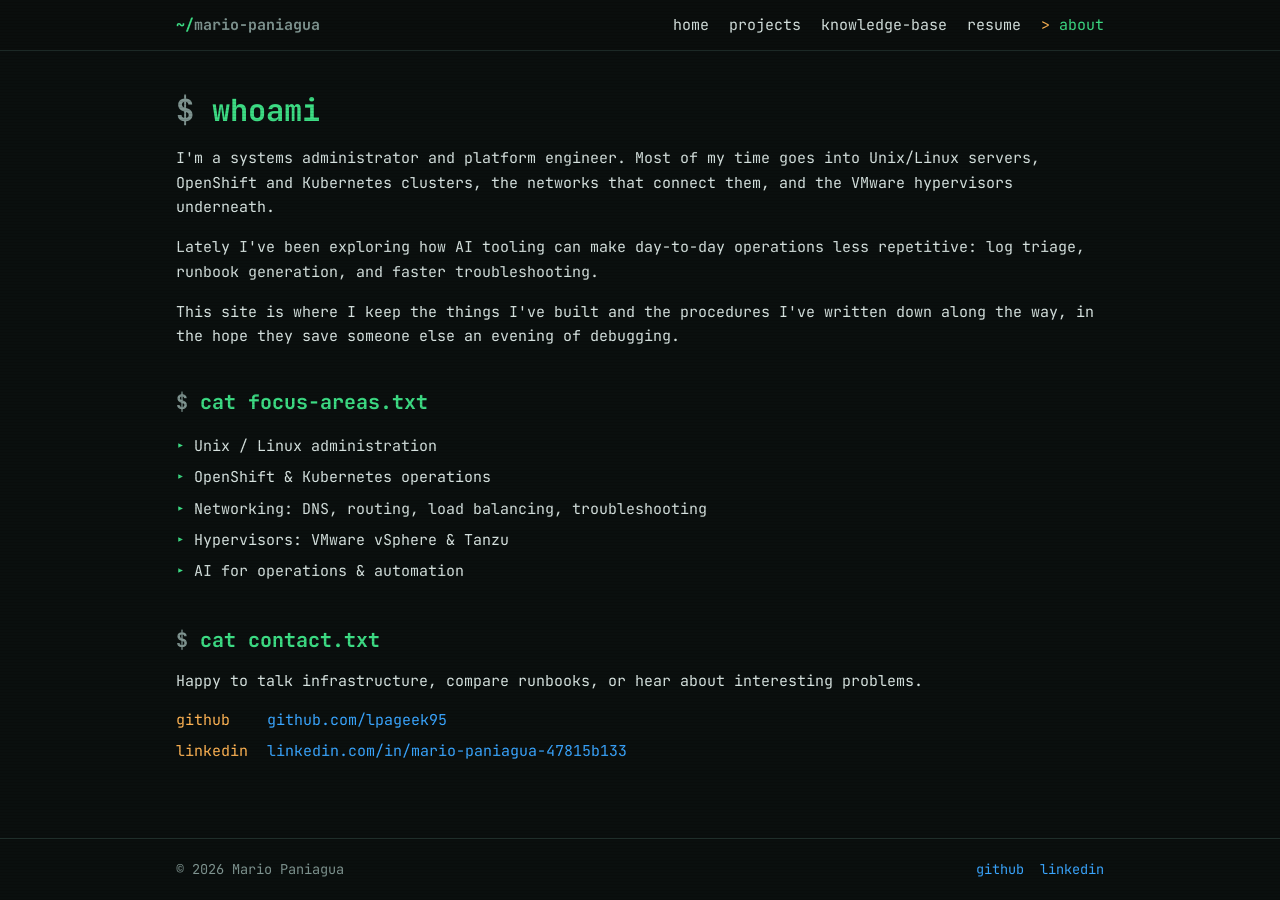
==== about.html @ 6557bf2a "Add personal website: home, projects, knowledge base, resume, about Static terminal-themed site (pla" ====
<!doctype html>
<html lang="en">
<head>
  <meta charset="utf-8">
  <meta name="viewport" content="width=device-width, initial-scale=1">
  <title>About — Mario Paniagua</title>
  <meta name="description" content="About me: background, focus areas, and how to get in touch.">
  <link rel="preconnect" href="https://fonts.googleapis.com">
  <link rel="preconnect" href="https://fonts.gstatic.com" crossorigin>
  <link rel="stylesheet" href="https://fonts.googleapis.com/css2?family=JetBrains+Mono:wght@400;700&display=swap">
  <link rel="stylesheet" href="css/style.css">
</head>
<body>
  <header class="site-header">
    <div class="container">
      <a class="logo" href="index.html">~/<span>mario-paniagua</span></a>
      <nav class="site-nav" aria-label="Main">
        <ul>
          <li><a href="index.html">home</a></li>
          <li><a href="projects.html">projects</a></li>
          <li><a href="knowledge-base.html">knowledge-base</a></li>
          <li><a href="resume.html">resume</a></li>
          <li><a href="about.html" aria-current="page">about</a></li>
        </ul>
      </nav>
    </div>
  </header>

  <main>
    <div class="container">
      <h1 class="prompt">whoami</h1>

      <!-- TODO: real bio -->
      <section aria-label="Bio">
        <p>
          I'm a systems administrator and platform engineer. Most of my time goes into
          Unix/Linux servers, OpenShift and Kubernetes clusters, the networks that connect
          them, and the VMware hypervisors underneath.
        </p>
        <p>
          Lately I've been exploring how AI tooling can make day-to-day operations less
          repetitive: log triage, runbook generation, and faster troubleshooting.
        </p>
        <p>
          This site is where I keep the things I've built and the procedures I've written
          down along the way, in the hope they save someone else an evening of debugging.
        </p>
      </section>

      <h2 class="prompt">cat focus-areas.txt</h2>
      <ul class="focus-list">
        <li>Unix / Linux administration</li>
        <li>OpenShift &amp; Kubernetes operations</li>
        <li>Networking: DNS, routing, load balancing, troubleshooting</li>
        <li>Hypervisors: VMware vSphere &amp; Tanzu</li>
        <li>AI for operations &amp; automation</li>
      </ul>

      <h2 class="prompt" id="contact">cat contact.txt</h2>
      <p>Happy to talk infrastructure, compare runbooks, or hear about interesting problems.</p>
      <dl class="kv">
        <dt>github</dt>
        <dd><a href="https://github.com/lpageek95">github.com/lpageek95</a></dd>
        <dt>linkedin</dt>
        <dd><a href="https://www.linkedin.com/in/mario-paniagua-47815b133/">linkedin.com/in/mario-paniagua-47815b133</a></dd>
      </dl>
    </div>
  </main>

  <footer class="site-footer">
    <div class="container">
      <span>© 2026 Mario Paniagua</span>
      <ul>
        <li><a href="https://github.com/lpageek95">github</a></li>
        <li><a href="https://www.linkedin.com/in/mario-paniagua-47815b133/">linkedin</a></li>
      </ul>
    </div>
  </footer>
</body>
</html>
---- css/style.css ----
/* ==========================================================================
   Theme — dark, terminal-inspired
   ========================================================================== */
:root {
  --green: #3ddc84;   /* primary */
  --blue: #3aa6ff;    /* secondary */
  --amber: #ffb454;   /* sparing accent: highlights / warnings */
  --bg: #0a0f0e;      /* near-black, green-tinted */
  --bg-raised: #101816;
  --text: #d6e2df;    /* soft off-white */
  --muted: #7f9490;
  --border: #1f2e2a;
  --font: "JetBrains Mono", "Fira Code", ui-monospace, Consolas, monospace;
  --maxw: 960px;
}

*,
*::before,
*::after { box-sizing: border-box; }

html { scroll-behavior: smooth; }

body {
  margin: 0;
  min-height: 100vh;
  display: flex;
  flex-direction: column;
  background: var(--bg);
  color: var(--text);
  font-family: var(--font);
  font-size: 15px;
  line-height: 1.65;
}

/* CRT scanline overlay */
body::after {
  content: "";
  position: fixed;
  inset: 0;
  pointer-events: none;
  z-index: 100;
  background: repeating-linear-gradient(
    to bottom,
    rgba(0, 0, 0, 0) 0,
    rgba(0, 0, 0, 0) 2px,
    rgba(0, 0, 0, 0.18) 3px
  );
}

@media (prefers-reduced-motion: reduce) {
  html { scroll-behavior: auto; }
  body::after { display: none; }
  .cursor { animation: none; }
}

a { color: var(--blue); text-decoration: none; }
a:hover, a:focus-visible { color: var(--green); text-decoration: underline; }
:focus-visible { outline: 2px solid var(--green); outline-offset: 2px; }

h1, h2, h3 { color: var(--green); line-height: 1.3; font-weight: 700; }
h1 { font-size: 1.9rem; margin: 0 0 .5rem; }
h2 { font-size: 1.25rem; margin: 2.5rem 0 1rem; }
h3 { font-size: 1rem; margin: 0 0 .4rem; }

/* Prompt-style heading prefix: <h2 class="prompt">cat about.txt</h2> */
.prompt::before { content: "$ "; color: var(--muted); }

.accent { color: var(--amber); }
.muted { color: var(--muted); }

.container {
  width: 100%;
  max-width: var(--maxw);
  margin: 0 auto;
  padding: 0 16px;
}

/* ==========================================================================
   Header / nav
   ========================================================================== */
.site-header {
  border-bottom: 1px solid var(--border);
  background: rgba(10, 15, 14, 0.92);
  position: sticky;
  top: 0;
  z-index: 50;
}
.site-header .container {
  display: flex;
  align-items: center;
  justify-content: space-between;
  flex-wrap: wrap;
  gap: .5rem 1.5rem;
  padding-top: .8rem;
  padding-bottom: .8rem;
}
.logo { color: var(--green); font-weight: 700; }
.logo:hover { text-decoration: none; }
.logo span { color: var(--muted); }

.site-nav ul {
  list-style: none;
  margin: 0;
  padding: 0;
  display: flex;
  flex-wrap: wrap;
  gap: .25rem 1.25rem;
}
.site-nav a { color: var(--text); }
.site-nav a:hover { color: var(--green); }
.site-nav a[aria-current] { color: var(--green); }
.site-nav a[aria-current]::before { content: "> "; color: var(--amber); }

main { flex: 1; padding: 2.5rem 0 3rem; }

/* ==========================================================================
   Hero
   ========================================================================== */
.hero .tagline { color: var(--blue); margin: 0 0 1rem; }
.hero p { max-width: 65ch; }

.cursor {
  display: inline-block;
  width: .6em;
  height: 1.1em;
  background: var(--green);
  vertical-align: text-bottom;
  animation: blink 1s steps(1) infinite;
}
@keyframes blink { 50% { opacity: 0; } }

/* ==========================================================================
   Cards
   ========================================================================== */
.grid {
  display: grid;
  grid-template-columns: repeat(auto-fill, minmax(260px, 1fr));
  gap: 1rem;
}
.card {
  background: var(--bg-raised);
  border: 1px solid var(--border);
  border-radius: 6px;
  padding: 1.1rem 1.2rem;
  transition: border-color .15s;
}
.card:hover { border-color: var(--green); }
a.card { display: block; color: var(--text); }
a.card:hover, a.card:focus-visible { text-decoration: none; }
.card p { margin: .3rem 0 .8rem; font-size: .92rem; }
.tags { display: flex; flex-wrap: wrap; gap: .4rem; margin: 0; padding: 0; list-style: none; }
.tags li {
  font-size: .75rem;
  color: var(--blue);
  border: 1px solid var(--border);
  border-radius: 3px;
  padding: 0 .45rem;
}
.badge {
  font-size: .72rem;
  color: var(--amber);
  border: 1px solid var(--amber);
  border-radius: 3px;
  padding: 0 .4rem;
  margin-left: .4rem;
  vertical-align: middle;
}

/* ==========================================================================
   Lists / definition rows (about page)
   ========================================================================== */
.focus-list { list-style: none; padding: 0; margin: 0; }
.focus-list li { padding: .2rem 0; }
.focus-list li::before { content: "▸ "; color: var(--green); }

.kv { display: grid; grid-template-columns: max-content 1fr; gap: .35rem 1.2rem; margin: 0; }
.kv dt { color: var(--amber); }
.kv dd { margin: 0; overflow-wrap: anywhere; }

.card-meta { font-size: .78rem; color: var(--muted); margin: 0 0 .35rem; }
.card-meta .cat { color: var(--amber); }

[hidden] { display: none !important; }

.visually-hidden {
  position: absolute !important;
  width: 1px; height: 1px;
  padding: 0; margin: -1px;
  overflow: hidden;
  clip: rect(0, 0, 0, 0);
  white-space: nowrap;
  border: 0;
}

/* Metadata items never break internally; the line wraps between items */
.card-meta > span, .article-meta > span { white-space: nowrap; }
.prose .tags { padding-left: 0; }
.tags.tag-buttons li { border: 0; padding: 0; }

/* Difficulty: text label + bars, so it never relies on color alone */
.level { white-space: nowrap; }
.level-bars { letter-spacing: -.05em; margin-right: .1em; }
.level[data-level="beginner"] .level-bars { color: var(--green); }
.level[data-level="intermediate"] .level-bars { color: var(--blue); }
.level[data-level="advanced"] .level-bars { color: var(--amber); }

/* ==========================================================================
   Knowledge-base index (knowledge-base.html)
   ========================================================================== */
.kb-stats {
  margin: 1.2rem 0 1.5rem;
  padding: .7rem 1rem;
  background: #050807;
  border: 1px solid var(--border);
  border-radius: 6px;
  font-size: .82rem;
  max-width: 44rem;
}
.kb-stats:empty { display: none; }
.kb-stats-cmd { margin: 0 0 .3rem; color: var(--green); }
.kb-stats-cmd::before { content: "$ "; color: var(--muted); }
.kb-stats-list { display: grid; grid-template-columns: max-content 1fr; gap: .1rem 1rem; margin: 0; }
.kb-stats-list dt { color: var(--muted); }
.kb-stats-list dt::after { content: ":"; }
.kb-stats-list dd { margin: 0; overflow-wrap: anywhere; }

.kb-controls { margin: 0 0 1.2rem; }
.kb-search {
  display: flex;
  align-items: center;
  gap: .6rem;
  background: var(--bg-raised);
  border: 1px solid var(--border);
  border-radius: 6px;
  padding: .55rem .8rem;
  max-width: 44rem;
}
.kb-search:focus-within { border-color: var(--green); }
.kb-search-prompt { color: var(--green); white-space: nowrap; font-size: .9rem; }
.kb-search input {
  flex: 1;
  min-width: 0;
  background: transparent;
  border: 0;
  color: var(--text);
  font: inherit;
  caret-color: var(--green);
}
.kb-search input:focus { outline: none; }
.kb-search input::placeholder { color: var(--muted); opacity: 1; }
.kb-hint { font-size: .75rem; color: var(--muted); margin: .35rem 0 1rem; }
kbd {
  font: inherit;
  font-size: .9em;
  border: 1px solid var(--border);
  border-bottom-width: 2px;
  border-radius: 3px;
  padding: 0 .3em;
}

.kb-filters { display: flex; flex-wrap: wrap; gap: .45rem; margin: 0 0 .9rem; }
.filter-btn, .tag-btn, .kb-reset, .copy-btn {
  font: inherit;
  cursor: pointer;
  color: var(--text);
  background: var(--bg-raised);
  border: 1px solid var(--border);
  border-radius: 4px;
}
.filter-btn { font-size: .85rem; padding: .3rem .7rem; }
.filter-btn:hover, .tag-btn:hover, .kb-reset:hover, .copy-btn:hover { border-color: var(--green); color: var(--green); }
.filter-btn .filter-count { color: var(--muted); font-size: .9em; }
.filter-btn[aria-pressed="true"] { background: var(--green); border-color: var(--green); color: var(--bg); font-weight: 700; }
.filter-btn[aria-pressed="true"]::before { content: "> "; }
.filter-btn[aria-pressed="true"] .filter-count { color: var(--bg); }

.kb-status { display: flex; flex-wrap: wrap; align-items: center; gap: .4rem 1rem; font-size: .82rem; }
.kb-count, .kb-active-tag { margin: 0; color: var(--muted); }
.kb-reset { font-size: .8rem; padding: .15rem .6rem; color: var(--amber); border-color: var(--amber); background: transparent; }
.kb-empty { border: 1px dashed var(--border); border-radius: 6px; padding: 1.2rem; text-align: center; color: var(--muted); }
.kb-empty p { margin: 0 0 .7rem; }

/* Cards: the title link covers the whole card; tag buttons sit above it */
.kb-card { position: relative; display: flex; flex-direction: column; }
.kb-card:focus-within { border-color: var(--green); }
.kb-card h3 { font-size: .98rem; }
.kb-card .card-link { color: var(--green); }
.kb-card .card-link::after { content: ""; position: absolute; inset: 0; border-radius: 6px; }
.kb-card .card-link:hover, .kb-card .card-link:focus-visible { text-decoration: underline; }
.kb-card .card-link:focus-visible { outline: none; }
.kb-card .card-desc { flex: 1; }
.kb-card .tags { position: relative; z-index: 1; }
.kb-card .card-meta .level, .kb-card .card-meta time { color: var(--text); }

.tags .tag-btn {
  font-size: .75rem;
  color: var(--blue);
  padding: 0 .45rem;
  border-radius: 3px;
}
.tag-btn[aria-pressed="true"] { background: var(--blue); border-color: var(--blue); color: var(--bg); }
.kb-active-tag .tag-btn { font-size: .78rem; padding: 0 .45rem; color: var(--bg); background: var(--blue); border-color: var(--blue); }

/* ==========================================================================
   Knowledge-base articles (articles/*.html)
   ========================================================================== */
.breadcrumb { font-size: .85rem; color: var(--muted); margin: 0 0 1.2rem; }
.breadcrumb a { color: var(--muted); }
.breadcrumb a:hover { color: var(--green); }

.article { max-width: 80ch; }
.article h1 { font-size: 1.7rem; overflow-wrap: anywhere; }
.article-meta { font-size: .82rem; color: var(--muted); margin: 0 0 .6rem; }
.article-meta .cat { color: var(--amber); }
.article .tags { margin-bottom: 1.2rem; }
.lead { font-size: 1.02rem; color: var(--text); border-left: 3px solid var(--green); padding-left: .9rem; }

.toc {
  background: var(--bg-raised);
  border: 1px solid var(--border);
  border-radius: 6px;
  padding: .8rem 1.1rem;
  margin: 1.5rem 0 2rem;
  font-size: .88rem;
}
.toc strong { color: var(--green); }
.toc ol { margin: .4rem 0 0; padding-left: 1.4rem; }
.toc li { padding: .05rem 0; }

.prose h2 {
  border-top: 1px solid var(--border);
  padding-top: 1.6rem;
  scroll-margin-top: 4.5rem;
}
.prose h2::before { content: "## "; color: var(--muted); }
.prose h3 { font-size: 1rem; margin: 1.8rem 0 .5rem; color: var(--blue); scroll-margin-top: 4.5rem; }
.prose h4 { font-size: .92rem; margin: 1.2rem 0 .4rem; color: var(--text); }
.prose ul, .prose ol { padding-left: 1.4rem; }
.prose li { margin: .2rem 0; }
.prose strong { color: #eef5f3; }

.prose :not(pre) > code {
  font-family: inherit;
  font-size: .9em;
  color: var(--green);
  background: var(--bg-raised);
  border: 1px solid var(--border);
  border-radius: 3px;
  padding: 0 .3em;
  overflow-wrap: anywhere;
}

/* Code blocks. data-label shows a caption; .changes marks commands that modify the system. */
.prose pre {
  position: relative;
  margin: .8rem 0 1.2rem;
  padding: .9rem 1rem;
  background: #050807;
  border: 1px solid var(--border);
  border-left: 3px solid var(--blue);
  border-radius: 4px;
  overflow-x: auto;
  font-size: .84rem;
  line-height: 1.55;
  tab-size: 2;
}
.prose pre code { font-family: inherit; white-space: pre; }
.prose pre[data-label]::before {
  content: attr(data-label);
  display: block;
  margin-bottom: .5rem;
  font-size: .72rem;
  letter-spacing: .04em;
  text-transform: uppercase;
  color: var(--muted);
}
.prose pre.changes { border-left-color: var(--amber); }
.prose pre.changes[data-label]::before { color: var(--amber); }
.prose pre.output { border-left-color: var(--border); color: #b9c8c4; }

.callout {
  margin: 1rem 0 1.3rem;
  padding: .75rem 1rem;
  border: 1px solid var(--border);
  border-left: 3px solid var(--blue);
  border-radius: 4px;
  background: var(--bg-raised);
  font-size: .92rem;
}
.callout > :first-child { margin-top: 0; }
.callout > :last-child { margin-bottom: 0; }
.callout .callout-title { display: block; font-weight: 700; color: var(--blue); margin-bottom: .2rem; }
.callout.warn { border-left-color: var(--amber); }
.callout.warn .callout-title { color: var(--amber); }

.table-wrap { overflow-x: auto; margin: .8rem 0 1.3rem; }
.prose table { border-collapse: collapse; width: 100%; font-size: .86rem; }
.prose th, .prose td { border: 1px solid var(--border); padding: .45rem .65rem; text-align: left; vertical-align: top; }
.prose th { background: var(--bg-raised); color: var(--green); }
.prose td code { white-space: nowrap; }

.scenario {
  border: 1px solid var(--border);
  border-radius: 6px;
  padding: .2rem 1.1rem .6rem;
  margin: 1rem 0 1.4rem;
}
.scenario h3 { margin-top: 1rem; }
.scenario dt { color: var(--amber); font-weight: 700; margin-top: .6rem; }
.scenario dd { margin: .15rem 0 0; }

.article-footer {
  margin-top: 3rem;
  padding-top: 1.2rem;
  border-top: 1px solid var(--border);
  font-size: .9rem;
}
.article-meta .level, .article-meta time { color: var(--text); }

/* Table of contents is a <details> so it can be collapsed (no JS needed) */
.toc details > summary {
  cursor: pointer;
  color: var(--green);
  font-weight: 700;
  list-style-position: inside;
}
.toc details > summary:focus-visible { outline: 2px solid var(--green); outline-offset: 2px; }
.toc a { display: inline-block; padding: .1rem 0; }

/* Copy buttons (added by js/article.js) */
.code-block { position: relative; margin: .8rem 0 1.2rem; }
.code-block > pre { margin: 0; }
.code-block > pre[data-label]::before { padding-right: 4.8rem; }
.copy-btn {
  position: absolute;
  top: .4rem;
  right: .45rem;
  font-size: .72rem;
  padding: .1rem .55rem;
  color: var(--muted);
  background: var(--bg-raised);
}
.copy-btn.copied { color: var(--green); border-color: var(--green); }

/* Previous / next and related (added by js/article.js) */
.article-pager {
  display: grid;
  grid-template-columns: 1fr 1fr;
  gap: .8rem;
  margin: 0 0 1.5rem;
}
.article-pager a {
  display: block;
  padding: .7rem .9rem;
  border: 1px solid var(--border);
  border-radius: 6px;
  background: var(--bg-raised);
}
.article-pager a:hover, .article-pager a:focus-visible { border-color: var(--green); text-decoration: none; }
.article-pager .pager-next { text-align: right; }
.pager-dir { display: block; font-size: .75rem; color: var(--muted); }
.pager-title { color: var(--green); font-size: .88rem; }
.related h2 { border-top: 0; padding-top: 0; margin-top: 0; font-size: 1.05rem; }
.related-list { list-style: none; padding: 0; margin: 0 0 1rem; }
.related-list li { padding: .35rem 0; border-bottom: 1px solid var(--border); }
.related-list li::before { content: "▸ "; color: var(--green); }
.related-meta { display: block; font-size: .75rem; color: var(--muted); padding-left: 1.2em; }
.back-link { margin: 1rem 0 0; }

/* Prism.js tokens, themed to the site palette */
.token.comment, .token.prolog, .token.cdata { color: var(--muted); font-style: italic; }
.token.punctuation { color: #9fb3ae; }
.token.keyword, .token.builtin, .token.function { color: var(--blue); }
.token.string, .token.char, .token.attr-value { color: var(--amber); }
.token.number, .token.boolean, .token.constant { color: #ff9f7a; }
.token.variable, .token.parameter { color: #c792ea; }
.token.key, .token.atrule, .token.property, .token.selector, .token.section { color: var(--green); }
.token.operator { color: var(--text); }
.token.important, .token.bold { font-weight: 700; }

/* ==========================================================================
   Under-construction block (resume page)
   ========================================================================== */
.construction {
  border: 1px dashed var(--amber);
  border-radius: 6px;
  padding: 1.2rem;
  max-width: 65ch;
}
.construction .warn-line { color: var(--amber); font-weight: 700; margin-top: 0; }
.construction p:last-child { margin-bottom: 0; }
.build-log {
  margin: 0 0 1rem;
  padding: .8rem 1rem;
  background: #050807;
  border: 1px solid var(--border);
  border-radius: 4px;
  font: inherit;
  font-size: .85rem;
  overflow-x: auto;
}
.build-log .ok { color: var(--green); }

/* ==========================================================================
   Terminal widget
   ========================================================================== */
.terminal {
  margin-top: 2rem;
  background: #050807;
  border: 1px solid var(--border);
  border-radius: 6px;
  overflow: hidden;
  box-shadow: 0 0 24px rgba(61, 220, 132, 0.06);
}
.terminal-bar {
  display: flex;
  align-items: center;
  gap: .4rem;
  padding: .45rem .8rem;
  background: var(--bg-raised);
  border-bottom: 1px solid var(--border);
  font-size: .8rem;
  color: var(--muted);
}
.terminal-bar .dot { width: 10px; height: 10px; border-radius: 50%; background: var(--border); }
.terminal-bar .dot:nth-child(1) { background: #ff5f56; }
.terminal-bar .dot:nth-child(2) { background: var(--amber); }
.terminal-bar .dot:nth-child(3) { background: var(--green); }
.terminal-bar .title { margin-left: .5rem; }

.terminal-body {
  height: 320px;
  overflow-y: auto;
  padding: .8rem 1rem;
  font-size: .9rem;
  cursor: text;
}
.terminal-output { white-space: pre-wrap; overflow-wrap: anywhere; }
.terminal-output .line { margin: 0; }
.terminal-output .cmd { color: var(--text); }
.terminal-output .ok { color: var(--green); }
.terminal-output .info { color: var(--blue); }
.terminal-output .warn { color: var(--amber); }
.terminal-output .err { color: #ff6b6b; }

.terminal-input-row { display: flex; align-items: center; gap: .5rem; }
.terminal-prompt { color: var(--green); white-space: nowrap; }
.terminal-input {
  flex: 1;
  min-width: 0;
  background: transparent;
  border: 0;
  outline: 0;
  color: var(--text);
  font: inherit;
  caret-color: var(--green);
}

/* ==========================================================================
   Footer
   ========================================================================== */
.site-footer {
  border-top: 1px solid var(--border);
  padding: 1.2rem 0;
  font-size: .85rem;
  color: var(--muted);
}
.site-footer .container {
  display: flex;
  flex-wrap: wrap;
  justify-content: space-between;
  gap: .5rem 1.5rem;
}
.site-footer ul { list-style: none; margin: 0; padding: 0; display: flex; flex-wrap: wrap; gap: 1rem; }

/* ==========================================================================
   Small screens
   ========================================================================== */
@media (max-width: 600px) {
  body { font-size: 14px; }
  h1 { font-size: 1.5rem; }
  .grid { grid-template-columns: 1fr; }
  .terminal-body { height: 280px; }
  .kv { grid-template-columns: 1fr; gap: 0 0; }
  .kv dd { margin-bottom: .6rem; }
  .article h1 { font-size: 1.35rem; }
  .prose pre { font-size: .78rem; padding: .75rem .8rem; }
  .prose td code { white-space: normal; }
  .prose h2, .prose h3 { scroll-margin-top: 8rem; } /* header wraps to two lines on phones */
  .article-pager { grid-template-columns: 1fr; }
  .article-pager .pager-next { text-align: left; }
  .kb-search-prompt { display: none; }
  .kb-stats-list { grid-template-columns: 1fr; }
  .kb-stats-list dd { margin-bottom: .25rem; }
}
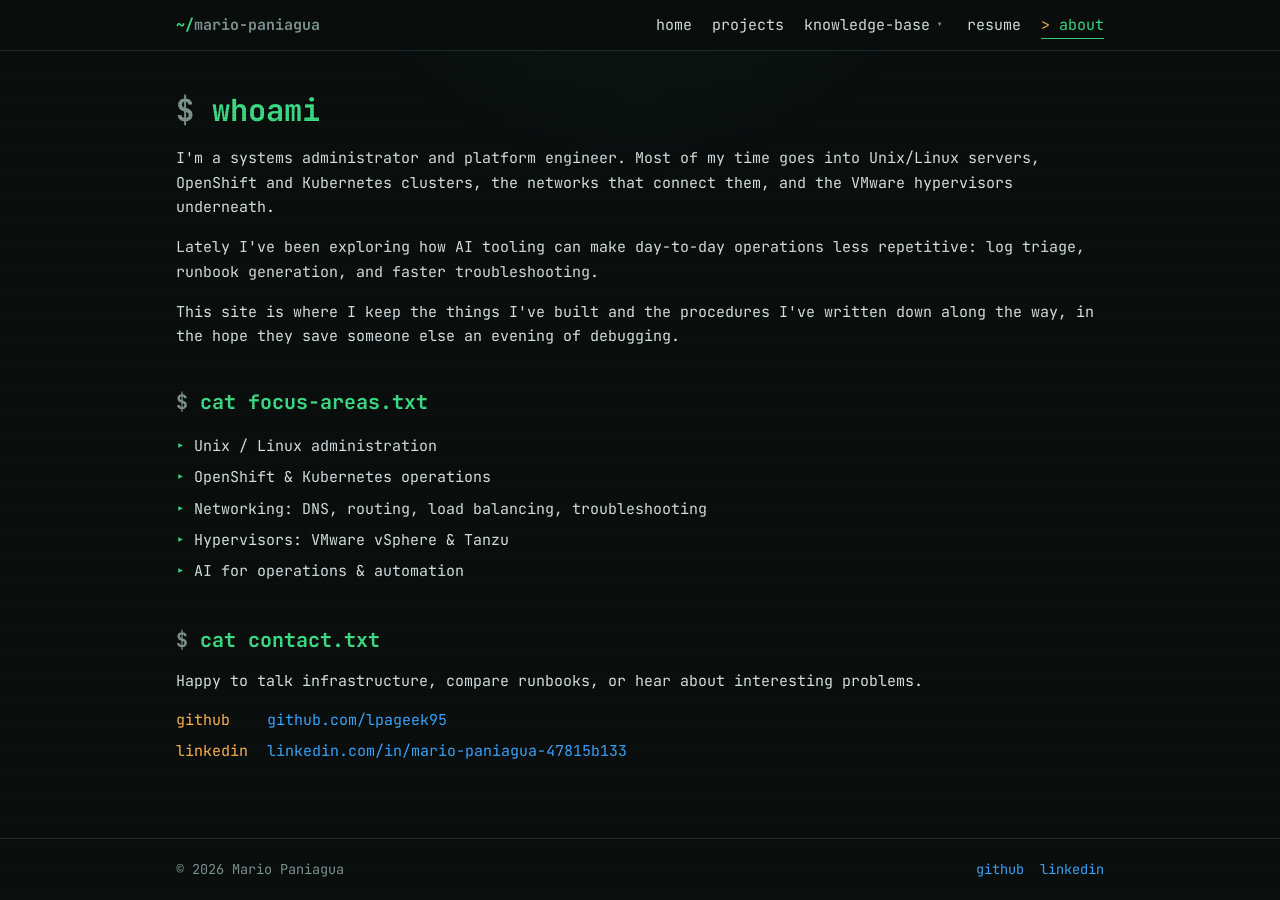
==== commit b27a3daf: "Add motion layer: page transitions, menus, scroll reveal, boot intro - css/motion.css + js/motion.js" ====
--- a/about.html
+++ b/about.html
@@ -9,6 +9,7 @@
   <link rel="preconnect" href="https://fonts.gstatic.com" crossorigin>
   <link rel="stylesheet" href="https://fonts.googleapis.com/css2?family=JetBrains+Mono:wght@400;700&display=swap">
   <link rel="stylesheet" href="css/style.css">
+  <link rel="stylesheet" href="css/motion.css">
 </head>
 <body>
   <header class="site-header">
@@ -76,5 +77,7 @@
       </ul>
     </div>
   </footer>
+  <script src="js/kb-articles.js"></script>
+  <script src="js/motion.js"></script>
 </body>
 </html>
--- a/css/motion.css
+++ b/css/motion.css
@@ -0,0 +1,376 @@
+/* ==========================================================================
+   Motion & immersion layer (loaded after style.css on every page)
+   Everything here is progressive: without JS or in browsers lacking a
+   feature, the site looks and works exactly as before.
+   All animation is disabled for visitors who ask for reduced motion.
+   ========================================================================== */
+
+/* ---------- Page-to-page transitions (View Transitions API) ---------- */
+@view-transition { navigation: auto; }
+
+.site-header { view-transition-name: site-header; }
+.site-footer { view-transition-name: site-footer; }
+main { view-transition-name: page; }
+
+::view-transition-old(page) { animation: vt-out 180ms ease-in both; }
+::view-transition-new(page) { animation: vt-in 320ms cubic-bezier(.2, .8, .2, 1) both; }
+
+@keyframes vt-out { to { opacity: 0; transform: translateY(-6px); filter: blur(2px); } }
+@keyframes vt-in  { from { opacity: 0; transform: translateY(10px); filter: blur(3px); } }
+
+/* ---------- Ambient: cursor glow + faint CRT flicker ---------- */
+.js-motion body::before {
+  content: "";
+  position: fixed;
+  inset: 0;
+  pointer-events: none;
+  z-index: 0;
+  background: radial-gradient(
+    600px circle at var(--mx, 50%) var(--my, -20%),
+    rgba(61, 220, 132, 0.07),
+    transparent 60%
+  );
+  transition: background-position .2s;
+}
+.js-motion main, .js-motion .site-footer { position: relative; z-index: 1; }
+
+.js-motion body::after { animation: crt-flicker 6s infinite steps(1); }
+@keyframes crt-flicker {
+  0%, 100% { opacity: 1; }
+  47%      { opacity: .85; }
+  48%      { opacity: 1; }
+  82%      { opacity: .92; }
+  83%      { opacity: 1; }
+}
+
+/* ---------- Header: glass + shadow once you scroll ---------- */
+.site-header {
+  backdrop-filter: blur(8px);
+  -webkit-backdrop-filter: blur(8px);
+  transition: box-shadow .25s, border-color .25s, background-color .25s;
+}
+.site-header.scrolled {
+  box-shadow: 0 6px 24px rgba(0, 0, 0, .45);
+  border-bottom-color: rgba(61, 220, 132, .25);
+}
+
+/* Animated underline on nav links */
+.site-nav a { position: relative; }
+.site-nav > ul > li > a::after {
+  content: "";
+  position: absolute;
+  left: 0; right: 0; bottom: -4px;
+  height: 1px;
+  background: var(--green);
+  transform: scaleX(0);
+  transform-origin: left;
+  transition: transform .25s ease;
+}
+.site-nav > ul > li > a:hover::after,
+.site-nav > ul > li > a:focus-visible::after,
+.site-nav > ul > li > a[aria-current]::after { transform: scaleX(1); }
+.site-nav a:hover { text-decoration: none; }
+
+/* ---------- Knowledge-base dropdown ---------- */
+.nav-dropdown { position: relative; display: flex; align-items: center; gap: .15rem; }
+.nav-sub-toggle {
+  background: none;
+  border: 0;
+  color: var(--muted);
+  font: inherit;
+  font-size: .75rem;
+  line-height: 1;
+  padding: .3rem .25rem;
+  cursor: pointer;
+  border-radius: 3px;
+  transition: color .2s, transform .25s;
+}
+.nav-sub-toggle:hover { color: var(--green); }
+.nav-dropdown.open .nav-sub-toggle { transform: rotate(180deg); color: var(--green); }
+
+.nav-sub {
+  position: absolute;
+  top: calc(100% + .75rem);
+  left: -.9rem;
+  min-width: 15rem;
+  margin: 0;
+  padding: .45rem;
+  list-style: none;
+  background: rgba(16, 24, 22, .97);
+  border: 1px solid var(--border);
+  border-radius: 6px;
+  box-shadow: 0 14px 40px rgba(0, 0, 0, .55), 0 0 0 1px rgba(61, 220, 132, .04);
+  opacity: 0;
+  visibility: hidden;
+  transform: translateY(-6px) scale(.98);
+  transform-origin: top left;
+  transition: opacity .18s ease, transform .22s cubic-bezier(.2, .8, .2, 1), visibility 0s .22s;
+  z-index: 60;
+}
+.site-nav .nav-sub { display: block; }
+.site-nav .nav-sub li { display: block; }
+.nav-sub::before { /* hover bridge so the menu doesn't close in the gap */
+  content: "";
+  position: absolute;
+  left: 0; right: 0; top: -.8rem;
+  height: .8rem;
+}
+.nav-sub-cmd { display: block; padding: .25rem .6rem .4rem; font-size: .72rem; color: var(--muted); }
+.nav-sub-cmd::before { content: "$ "; }
+.nav-sub a {
+  display: flex;
+  justify-content: space-between;
+  gap: 1rem;
+  padding: .35rem .6rem;
+  border-radius: 4px;
+  font-size: .86rem;
+  color: var(--text);
+  transition: background-color .15s, color .15s, padding-left .15s;
+}
+.nav-sub a:hover, .nav-sub a:focus-visible {
+  background: rgba(61, 220, 132, .08);
+  color: var(--green);
+  text-decoration: none;
+}
+.nav-sub a > span:first-child::before { content: "▸ "; color: var(--green); opacity: 0; transition: opacity .15s; }
+.nav-sub a:hover > span:first-child::before, .nav-sub a:focus-visible > span:first-child::before { opacity: 1; }
+.nav-sub a { padding-left: .1rem; }
+.nav-sub a:hover, .nav-sub a:focus-visible { padding-left: .3rem; }
+.nav-sub .count { color: var(--muted); font-size: .78rem; }
+.nav-sub .nav-sub-all { border-top: 1px solid var(--border); margin-top: .3rem; padding-top: .55rem; color: var(--blue); }
+
+.nav-dropdown.open .nav-sub {
+  opacity: 1;
+  visibility: visible;
+  transform: none;
+  transition: opacity .18s ease, transform .22s cubic-bezier(.2, .8, .2, 1), visibility 0s;
+}
+.nav-dropdown.open .nav-sub li { animation: item-in .28s cubic-bezier(.2, .8, .2, 1) both; }
+.nav-dropdown.open .nav-sub li:nth-child(2) { animation-delay: .03s; }
+.nav-dropdown.open .nav-sub li:nth-child(3) { animation-delay: .06s; }
+.nav-dropdown.open .nav-sub li:nth-child(4) { animation-delay: .09s; }
+.nav-dropdown.open .nav-sub li:nth-child(5) { animation-delay: .12s; }
+.nav-dropdown.open .nav-sub li:nth-child(6) { animation-delay: .15s; }
+.nav-dropdown.open .nav-sub li:nth-child(n+7) { animation-delay: .18s; }
+@keyframes item-in { from { opacity: 0; transform: translateX(-6px); } }
+
+/* ---------- Mobile menu ---------- */
+.nav-toggle {
+  display: none;
+  align-items: center;
+  gap: .5rem;
+  background: none;
+  border: 1px solid var(--border);
+  border-radius: 4px;
+  color: var(--green);
+  font: inherit;
+  font-size: .85rem;
+  padding: .3rem .65rem;
+  cursor: pointer;
+  transition: border-color .2s;
+}
+.nav-toggle:hover { border-color: var(--green); }
+.nav-toggle-icon { position: relative; width: 16px; height: 10px; }
+.nav-toggle-icon span {
+  position: absolute;
+  left: 0;
+  width: 100%;
+  height: 2px;
+  background: currentColor;
+  transition: transform .3s cubic-bezier(.2, .8, .2, 1), opacity .2s, top .3s;
+}
+.nav-toggle-icon span:nth-child(1) { top: 0; }
+.nav-toggle-icon span:nth-child(2) { top: 4px; }
+.nav-toggle-icon span:nth-child(3) { top: 8px; }
+.nav-toggle[aria-expanded="true"] .nav-toggle-icon span:nth-child(1) { top: 4px; transform: rotate(45deg); }
+.nav-toggle[aria-expanded="true"] .nav-toggle-icon span:nth-child(2) { opacity: 0; }
+.nav-toggle[aria-expanded="true"] .nav-toggle-icon span:nth-child(3) { top: 4px; transform: rotate(-45deg); }
+
+@media (max-width: 720px) {
+  .js-motion .nav-toggle { display: inline-flex; }
+  .js-motion .site-header .container { flex-wrap: nowrap; }
+  .js-motion .site-nav {
+    position: absolute;
+    top: 100%;
+    left: 0;
+    right: 0;
+    background: var(--bg);
+    border-bottom: 1px solid var(--border);
+    display: grid;
+    grid-template-rows: 0fr;
+    transition: grid-template-rows .35s cubic-bezier(.2, .8, .2, 1);
+  }
+  .js-motion .site-nav > ul {
+    overflow: hidden;
+    min-height: 0;
+    flex-direction: column;
+    flex-wrap: nowrap;
+    gap: 0;
+    padding: 0 16px;
+  }
+  .js-motion .site-nav.open { grid-template-rows: 1fr; box-shadow: 0 18px 40px rgba(0, 0, 0, .5); }
+  .js-motion .site-nav.open > ul { padding-bottom: .6rem; }
+  .js-motion .site-nav > ul > li {
+    border-top: 1px solid var(--border);
+    opacity: 0;
+    transform: translateY(-8px);
+    transition: opacity .25s, transform .3s cubic-bezier(.2, .8, .2, 1);
+  }
+  .js-motion .site-nav.open > ul > li { opacity: 1; transform: none; }
+  .js-motion .site-nav.open > ul > li:nth-child(2) { transition-delay: .04s; }
+  .js-motion .site-nav.open > ul > li:nth-child(3) { transition-delay: .08s; }
+  .js-motion .site-nav.open > ul > li:nth-child(4) { transition-delay: .12s; }
+  .js-motion .site-nav.open > ul > li:nth-child(5) { transition-delay: .16s; }
+  .js-motion .site-nav > ul > li > a { display: block; padding: .75rem 0; flex: 1; }
+  .js-motion .site-nav > ul > li > a::after { display: none; }
+
+  /* Dropdown becomes an accordion inside the mobile menu */
+  .js-motion .nav-dropdown { flex-wrap: wrap; }
+  .js-motion .nav-sub-toggle { padding: .6rem .5rem; font-size: .9rem; }
+  .js-motion .site-nav .nav-sub {
+    position: static;
+    flex-basis: 100%;
+    min-width: 0;
+    padding: 0 0 0 .8rem;
+    background: none;
+    border: 0;
+    box-shadow: none;
+    transform: none;
+    display: none;
+  }
+  .js-motion .nav-sub::before { display: none; }
+  .js-motion .site-nav .nav-dropdown.open .nav-sub { display: block; padding-bottom: .5rem; }
+}
+
+/* ---------- Scroll reveal ---------- */
+.js-motion .reveal {
+  opacity: 0;
+  transform: translateY(14px);
+  transition: opacity .6s cubic-bezier(.2, .8, .2, 1), transform .6s cubic-bezier(.2, .8, .2, 1);
+  transition-delay: var(--reveal-delay, 0s);
+}
+.js-motion .reveal.in { opacity: 1; transform: none; }
+
+/* KB cards re-appearing after a filter change */
+.js-motion .kb-card:not([hidden]) { animation: card-in .35s cubic-bezier(.2, .8, .2, 1) both; }
+@keyframes card-in { from { opacity: 0; transform: translateY(8px) scale(.99); } }
+
+/* ---------- Cards: lift + spotlight that follows the cursor ---------- */
+.card {
+  position: relative;
+  overflow: hidden;
+  isolation: isolate;
+  transition: border-color .2s, transform .25s cubic-bezier(.2, .8, .2, 1), box-shadow .25s;
+}
+.card::before {
+  content: "";
+  position: absolute;
+  inset: 0;
+  z-index: -1;
+  pointer-events: none;
+  background: radial-gradient(260px circle at var(--cx, 50%) var(--cy, 50%), rgba(61, 220, 132, .10), transparent 65%);
+  opacity: 0;
+  transition: opacity .25s;
+}
+.card:hover { transform: translateY(-3px); box-shadow: 0 10px 30px rgba(0, 0, 0, .35), 0 0 0 1px rgba(61, 220, 132, .15); }
+.card:hover::before { opacity: 1; }
+.card h3 { transition: letter-spacing .25s; }
+a.card:hover h3 { letter-spacing: .02em; }
+
+/* Buttons and code blocks: small tactile feedback */
+.filter-btn, .tag-btn, .kb-reset, .copy-btn { transition: border-color .15s, color .15s, background-color .15s, transform .1s; }
+.filter-btn:active, .tag-btn:active, .kb-reset:active, .copy-btn:active { transform: scale(.96); }
+.copy-btn.copied { animation: pop .3s ease; }
+@keyframes pop { 50% { transform: scale(1.1); } }
+
+.terminal { transition: box-shadow .4s, border-color .4s; }
+.terminal:focus-within { border-color: rgba(61, 220, 132, .45); box-shadow: 0 0 40px rgba(61, 220, 132, .12); }
+
+/* Hero: soft glow on the name */
+.hero h1 { text-shadow: 0 0 22px rgba(61, 220, 132, .25); }
+
+/* ---------- Article reading progress + back to top ---------- */
+.read-progress {
+  position: fixed;
+  top: 0;
+  left: 0;
+  right: 0;
+  height: 2px;
+  z-index: 70;
+  pointer-events: none;
+  background: linear-gradient(90deg, var(--green), var(--blue));
+  box-shadow: 0 0 10px rgba(61, 220, 132, .6);
+  transform: scaleX(var(--progress, 0));
+  transform-origin: left;
+}
+
+.to-top {
+  position: fixed;
+  right: 18px;
+  bottom: 18px;
+  z-index: 70;
+  display: flex;
+  flex-direction: column;
+  align-items: center;
+  gap: 0;
+  min-width: 52px;
+  padding: .4rem .55rem;
+  background: rgba(16, 24, 22, .95);
+  border: 1px solid var(--border);
+  border-radius: 6px;
+  color: var(--green);
+  font: inherit;
+  font-size: .8rem;
+  line-height: 1.2;
+  cursor: pointer;
+  opacity: 0;
+  visibility: hidden;
+  transform: translateY(10px);
+  transition: opacity .25s, transform .25s cubic-bezier(.2, .8, .2, 1), visibility 0s .25s, border-color .2s;
+}
+.to-top .pct { font-size: .68rem; color: var(--muted); }
+.to-top.show { opacity: 1; visibility: visible; transform: none; transition: opacity .25s, transform .25s cubic-bezier(.2, .8, .2, 1), visibility 0s, border-color .2s; }
+.to-top:hover { border-color: var(--green); }
+
+/* Current section in the "On this page" list */
+.toc a { transition: color .2s, padding-left .2s; }
+.toc a.active { color: var(--green); padding-left: .3rem; }
+.toc a.active::before { content: "▸ "; color: var(--amber); }
+
+/* Section headings get a brief highlight when jumped to */
+.prose h2:target, .prose h3:target { animation: target-flash 1.4s ease; }
+@keyframes target-flash { 0%, 40% { background: rgba(61, 220, 132, .12); } }
+
+/* ---------- Home: boot sequence ---------- */
+.boot {
+  position: fixed;
+  inset: 0;
+  z-index: 200;
+  background: #050807;
+  color: var(--text);
+  font-size: .85rem;
+  padding: 2rem max(16px, calc((100vw - 760px) / 2));
+  overflow: hidden;
+  cursor: pointer;
+  transition: opacity .45s ease, transform .45s ease, filter .45s;
+}
+.boot.done { opacity: 0; transform: scale(1.02); filter: blur(4px); pointer-events: none; }
+.boot-line { margin: 0; white-space: pre-wrap; animation: boot-in .08s steps(1) both; }
+.boot-line .ok { color: var(--green); }
+.boot-line .info { color: var(--blue); }
+.boot-line .dim { color: var(--muted); }
+.boot-skip { position: absolute; right: 16px; bottom: 14px; color: var(--muted); font-size: .75rem; }
+@keyframes boot-in { from { opacity: 0; } }
+
+/* ---------- Reduced motion: switch everything off ---------- */
+@media (prefers-reduced-motion: reduce) {
+  @view-transition { navigation: none; }
+  .js-motion body::after { animation: none; }
+  .js-motion .reveal { opacity: 1; transform: none; transition: none; }
+  .js-motion .kb-card:not([hidden]) { animation: none; }
+  .card, .card:hover { transform: none; transition: border-color .2s; }
+  .nav-sub, .nav-dropdown.open .nav-sub li, .js-motion .site-nav, .js-motion .site-nav > ul > li,
+  .to-top, .nav-toggle-icon span { transition: none !important; animation: none !important; }
+  .prose h2:target, .prose h3:target, .copy-btn.copied { animation: none; }
+  .boot { display: none; }
+}
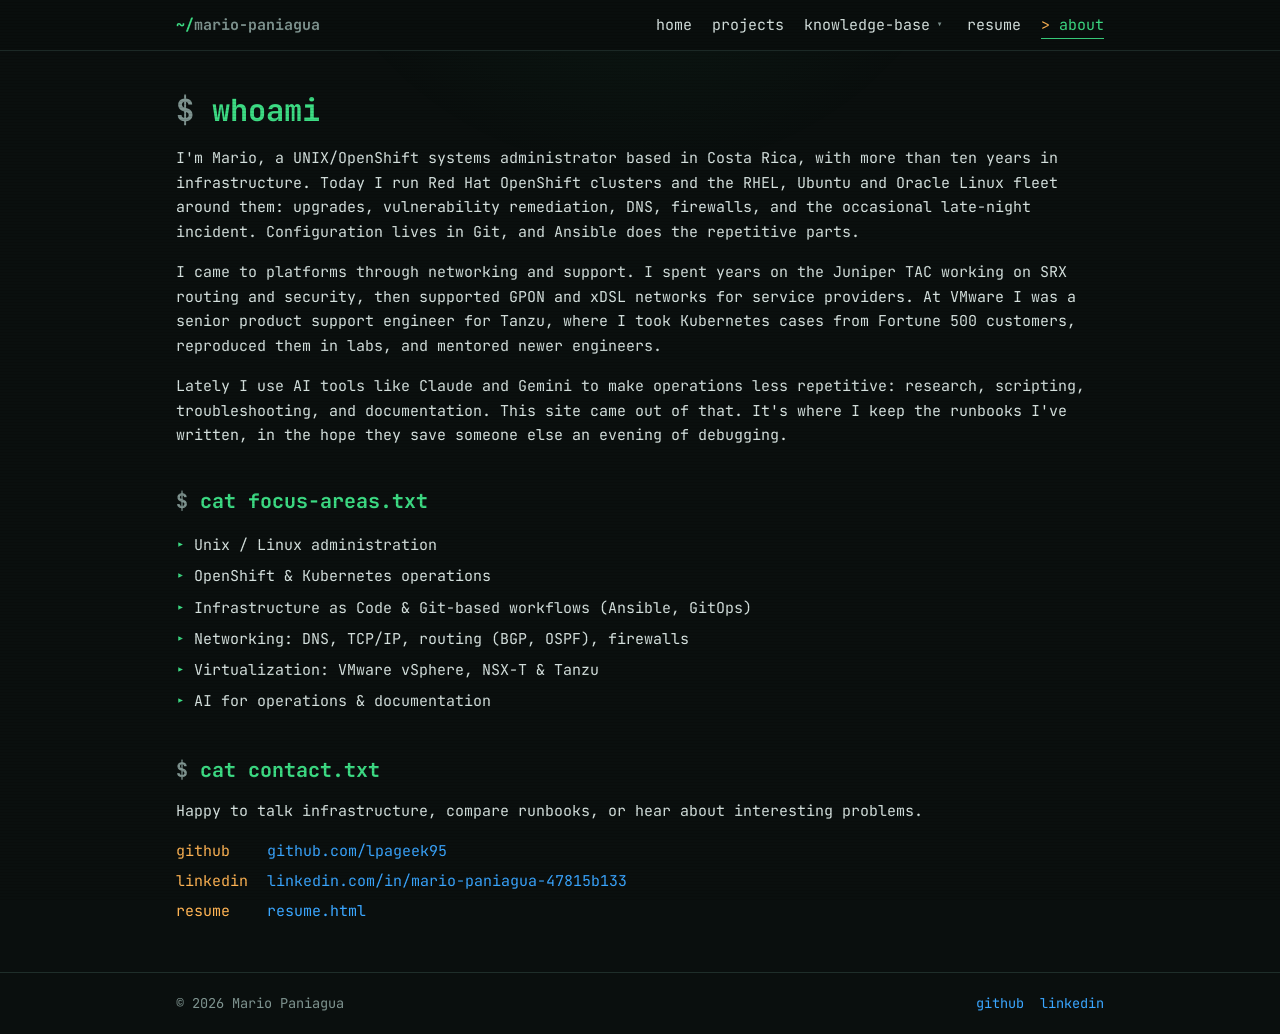
==== commit 4eea21ed: "Fill in resume, bio and projects from updated CV Co-Authored-By: Claude Opus 5.5 <noreply@anthropic." ====
--- a/about.html
+++ b/about.html
@@ -31,20 +31,26 @@
     <div class="container">
       <h1 class="prompt">whoami</h1>
 
-      <!-- TODO: real bio -->
       <section aria-label="Bio">
         <p>
-          I'm a systems administrator and platform engineer. Most of my time goes into
-          Unix/Linux servers, OpenShift and Kubernetes clusters, the networks that connect
-          them, and the VMware hypervisors underneath.
+          I'm Mario, a UNIX/OpenShift systems administrator based in Costa Rica, with more than
+          ten years in infrastructure. Today I run Red Hat OpenShift clusters and the RHEL, Ubuntu
+          and Oracle Linux fleet around them: upgrades, vulnerability remediation, DNS, firewalls,
+          and the occasional late-night incident. Configuration lives in Git, and Ansible does the
+          repetitive parts.
         </p>
         <p>
-          Lately I've been exploring how AI tooling can make day-to-day operations less
-          repetitive: log triage, runbook generation, and faster troubleshooting.
+          I came to platforms through networking and support. I spent years on the Juniper TAC
+          working on SRX routing and security, then supported GPON and xDSL networks for service
+          providers. At VMware I was a senior product support engineer for Tanzu, where I took
+          Kubernetes cases from Fortune 500 customers, reproduced them in labs, and mentored newer
+          engineers.
         </p>
         <p>
-          This site is where I keep the things I've built and the procedures I've written
-          down along the way, in the hope they save someone else an evening of debugging.
+          Lately I use AI tools like Claude and Gemini to make operations less repetitive:
+          research, scripting, troubleshooting, and documentation. This site came out of that.
+          It's where I keep the runbooks I've written, in the hope they save someone else an evening
+          of debugging.
         </p>
       </section>
 
@@ -52,9 +58,10 @@
       <ul class="focus-list">
         <li>Unix / Linux administration</li>
         <li>OpenShift &amp; Kubernetes operations</li>
-        <li>Networking: DNS, routing, load balancing, troubleshooting</li>
-        <li>Hypervisors: VMware vSphere &amp; Tanzu</li>
-        <li>AI for operations &amp; automation</li>
+        <li>Infrastructure as Code &amp; Git-based workflows (Ansible, GitOps)</li>
+        <li>Networking: DNS, TCP/IP, routing (BGP, OSPF), firewalls</li>
+        <li>Virtualization: VMware vSphere, NSX-T &amp; Tanzu</li>
+        <li>AI for operations &amp; documentation</li>
       </ul>
 
       <h2 class="prompt" id="contact">cat contact.txt</h2>
@@ -64,6 +71,8 @@
         <dd><a href="https://github.com/lpageek95">github.com/lpageek95</a></dd>
         <dt>linkedin</dt>
         <dd><a href="https://www.linkedin.com/in/mario-paniagua-47815b133/">linkedin.com/in/mario-paniagua-47815b133</a></dd>
+        <dt>resume</dt>
+        <dd><a href="resume.html">resume.html</a></dd>
       </dl>
     </div>
   </main>
--- a/css/style.css
+++ b/css/style.css
@@ -477,29 +477,6 @@
 .token.key, .token.atrule, .token.property, .token.selector, .token.section { color: var(--green); }
 .token.operator { color: var(--text); }
 .token.important, .token.bold { font-weight: 700; }
-
-/* ==========================================================================
-   Under-construction block (resume page)
-   ========================================================================== */
-.construction {
-  border: 1px dashed var(--amber);
-  border-radius: 6px;
-  padding: 1.2rem;
-  max-width: 65ch;
-}
-.construction .warn-line { color: var(--amber); font-weight: 700; margin-top: 0; }
-.construction p:last-child { margin-bottom: 0; }
-.build-log {
-  margin: 0 0 1rem;
-  padding: .8rem 1rem;
-  background: #050807;
-  border: 1px solid var(--border);
-  border-radius: 4px;
-  font: inherit;
-  font-size: .85rem;
-  overflow-x: auto;
-}
-.build-log .ok { color: var(--green); }
 
 /* ==========================================================================
    Terminal widget
@@ -593,3 +570,38 @@
   .kb-stats-list { grid-template-columns: 1fr; }
   .kb-stats-list dd { margin-bottom: .25rem; }
 }
+
+/* ==========================================================================
+   Resume page
+   ========================================================================== */
+.resume-head { margin: 0 0 .5rem; }
+.resume-name { font-size: 1.35rem; font-weight: 700; color: var(--text); margin: .4rem 0 0; }
+.resume-role { color: var(--blue); margin: .1rem 0 .3rem; }
+.resume-links { display: flex; flex-wrap: wrap; gap: .2rem 1.2rem; margin: 0; font-size: .9rem; }
+.resume-summary { max-width: 75ch; }
+.skills dt { white-space: nowrap; }
+
+.timeline { list-style: none; margin: 0; padding: 0 0 0 1.1rem; border-left: 1px solid var(--border); }
+.job { position: relative; margin: 0 0 1.6rem; }
+.job::before {
+  content: "";
+  position: absolute;
+  left: calc(-1.1rem - 5px);
+  top: .45rem;
+  width: 9px; height: 9px;
+  border-radius: 50%;
+  background: var(--bg);
+  border: 2px solid var(--green);
+}
+.job:first-child::before { background: var(--green); }
+.job h3 { font-size: 1rem; }
+.job-meta { font-size: .85rem; color: var(--muted); margin: 0 0 .4rem; }
+.job-meta > span { white-space: nowrap; }
+.job ul { margin: 0; padding-left: 1.1rem; max-width: 80ch; }
+.job ul li { margin: .2rem 0; font-size: .92rem; }
+.job ul li::marker { color: var(--green); }
+
+@media (max-width: 560px) {
+  .kv.skills { grid-template-columns: 1fr; gap: 0; }
+  .kv.skills dd { margin-bottom: .6rem; }
+}
